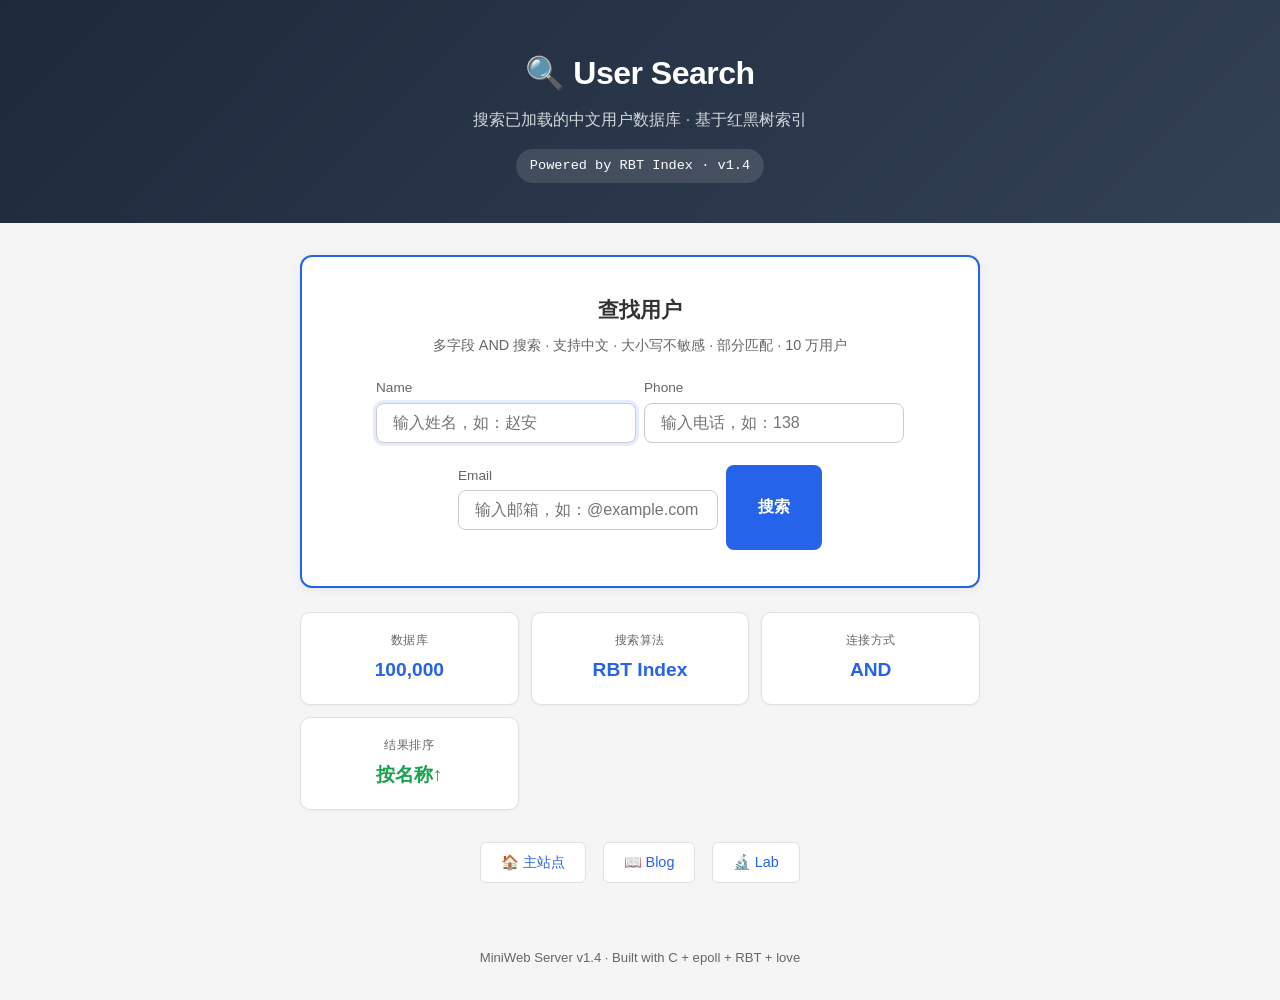
==== search/index.html @ a920967d "mini_web_server v1.4: Update: Added User Search Page using POST" ====
<!doctype html>
<html lang="zh-CN">
<head>
  <meta charset="utf-8">
  <meta name="viewport" content="width=device-width, initial-scale=1">
  <title>User Search — MiniWeb Server</title>
  <link rel="icon" href="/icon/favicon.ico">
  <style>
    :root {
      --bg: #f5f5f5;
      --card-bg: #fff;
      --text: #333;
      --muted: #666;
      --border: #e0e0e0;
      --accent: #2563eb;
      --green: #16a34a;
    }
    * { margin: 0; padding: 0; box-sizing: border-box; }
    body {
      font-family: -apple-system, BlinkMacSystemFont, "Segoe UI", Roboto, sans-serif;
      background: var(--bg);
      color: var(--text);
      line-height: 1.6;
    }

    /* ---- header ---- */
    header {
      background: linear-gradient(135deg, #1e293b 0%, #334155 100%);
      color: #fff;
      padding: 48px 24px 40px;
      text-align: center;
    }
    header h1 { font-size: 2rem; font-weight: 700; letter-spacing: -0.5px; }
    header p  { margin-top: 8px; opacity: 0.8; font-size: 1rem; }
    .pid-badge {
      display: inline-block;
      margin-top: 16px;
      padding: 6px 14px;
      background: rgba(255,255,255,0.12);
      border-radius: 20px;
      font-size: 0.85rem;
      font-family: "SF Mono", "Fira Code", monospace;
    }

    /* ---- layout ---- */
    .container { max-width: 720px; margin: 0 auto; padding: 32px 20px; }

    /* ---- search form ---- */
    .search-card {
      background: var(--card-bg);
      border: 2px solid var(--accent);
      border-radius: 12px;
      padding: 36px;
      margin-bottom: 24px;
      box-shadow: 0 2px 12px rgba(0,0,0,0.06);
      text-align: center;
    }
    .search-card h2 {
      font-size: 1.3rem;
      margin-bottom: 8px;
    }
    .search-card .hint {
      color: var(--muted);
      font-size: 0.9rem;
      margin-bottom: 20px;
    }
    .search-card form {
      display: flex;
      gap: 8px;
      justify-content: center;
      flex-wrap: wrap;
    }
    .search-card input[type="text"] {
      flex: 1;
      min-width: 260px;
      padding: 12px 16px;
      font-size: 1.05rem;
      border: 1px solid #ccc;
      border-radius: 8px;
      outline: none;
      transition: border-color 0.15s;
    }
    .search-card input[type="text"]:focus {
      border-color: var(--accent);
      box-shadow: 0 0 0 3px rgba(37,99,235,0.12);
    }
    .search-card button {
      padding: 12px 28px;
      font-size: 1.05rem;
      font-weight: 600;
      background: var(--accent);
      color: #fff;
      border: none;
      border-radius: 8px;
      cursor: pointer;
      transition: opacity 0.15s;
    }
    .search-card button:hover { opacity: 0.9; }

    /* ---- info cards ---- */
    .info-row {
      display: grid;
      grid-template-columns: repeat(auto-fit, minmax(180px, 1fr));
      gap: 12px;
      margin-bottom: 32px;
    }
    .info-card {
      background: var(--card-bg);
      border: 1px solid var(--border);
      border-radius: 10px;
      padding: 18px;
      text-align: center;
      box-shadow: 0 1px 3px rgba(0,0,0,0.04);
    }
    .info-card .label {
      font-size: 0.78rem;
      color: var(--muted);
      text-transform: uppercase;
      letter-spacing: 0.5px;
    }
    .info-card .value {
      font-size: 1.2rem;
      font-weight: 700;
      margin-top: 4px;
      color: var(--accent);
    }
    .info-card .value.green { color: var(--green); }

    /* ---- nav ---- */
    .nav-links {
      text-align: center;
      margin-top: 24px;
    }
    .nav-links a {
      display: inline-block;
      padding: 8px 20px;
      margin: 0 6px;
      background: var(--card-bg);
      border: 1px solid var(--border);
      border-radius: 6px;
      color: var(--accent);
      text-decoration: none;
      font-size: 0.9rem;
      transition: box-shadow 0.15s;
    }
    .nav-links a:hover { box-shadow: 0 2px 8px rgba(0,0,0,0.08); }

    /* ---- footer ---- */
    footer {
      text-align: center;
      padding: 32px 20px;
      color: var(--muted);
      font-size: 0.82rem;
    }
  </style>
</head>
<body>

<header>
  <h1>&#128269; User Search</h1>
  <p>搜索已加载的中文用户数据库 &middot; 基于红黑树索引</p>
  <div class="pid-badge">Powered by RBT Index &middot; v1.4</div>
</header>

<div class="container">

  <!-- ======== 搜索表单 ======== -->
  <div class="search-card">
    <h2>查找用户</h2>
    <p class="hint">多字段 AND 搜索 &middot; 支持中文 &middot; 大小写不敏感 &middot; 部分匹配 &middot; 10 万用户</p>
    <form method="post" action="/search" enctype="application/x-www-form-urlencoded">
      <div style="margin-bottom:14px;text-align:left;">
        <label style="display:block;font-size:0.85rem;color:var(--muted);margin-bottom:4px;">Name</label>
        <input type="text" name="name" placeholder="输入姓名，如：赵安" autofocus autocomplete="off"
          style="width:100%;padding:10px 16px;font-size:1rem;border:1px solid #ccc;border-radius:8px;outline:none;box-sizing:border-box;">
      </div>
      <div style="margin-bottom:14px;text-align:left;">
        <label style="display:block;font-size:0.85rem;color:var(--muted);margin-bottom:4px;">Phone</label>
        <input type="text" name="phone" placeholder="输入电话，如：138" autocomplete="off"
          style="width:100%;padding:10px 16px;font-size:1rem;border:1px solid #ccc;border-radius:8px;outline:none;box-sizing:border-box;">
      </div>
      <div style="margin-bottom:20px;text-align:left;">
        <label style="display:block;font-size:0.85rem;color:var(--muted);margin-bottom:4px;">Email</label>
        <input type="text" name="email" placeholder="输入邮箱，如：@example.com" autocomplete="off"
          style="width:100%;padding:10px 16px;font-size:1rem;border:1px solid #ccc;border-radius:8px;outline:none;box-sizing:border-box;">
      </div>
      <button type="submit" style="padding:12px 32px;font-size:1rem;font-weight:600;background:var(--accent);color:#fff;border:none;border-radius:8px;cursor:pointer;">搜索</button>
    </form>
  </div>

  <!-- ======== 搜索说明 ======== -->
  <div class="info-row">
    <div class="info-card">
      <div class="label">数据库</div>
      <div class="value">100,000</div>
    </div>
    <div class="info-card">
      <div class="label">搜索算法</div>
      <div class="value">RBT Index</div>
    </div>
    <div class="info-card">
      <div class="label">连接方式</div>
      <div class="value">AND</div>
    </div>
    <div class="info-card">
      <div class="label">结果排序</div>
      <div class="value green">按名称&#8593;</div>
    </div>
  </div>

  <!-- ======== 导航 ======== -->
  <div class="nav-links">
    <a href="http://localhost:8080/">&#127968; 主站点</a>
    <a href="http://blog.localhost:8080/">&#128214; Blog</a>
    <a href="http://lab.localhost:8080/">&#128300; Lab</a>
  </div>

</div>

<footer>
  MiniWeb Server v1.4 &middot; Built with C + epoll + RBT + love
</footer>

</body>
</html>
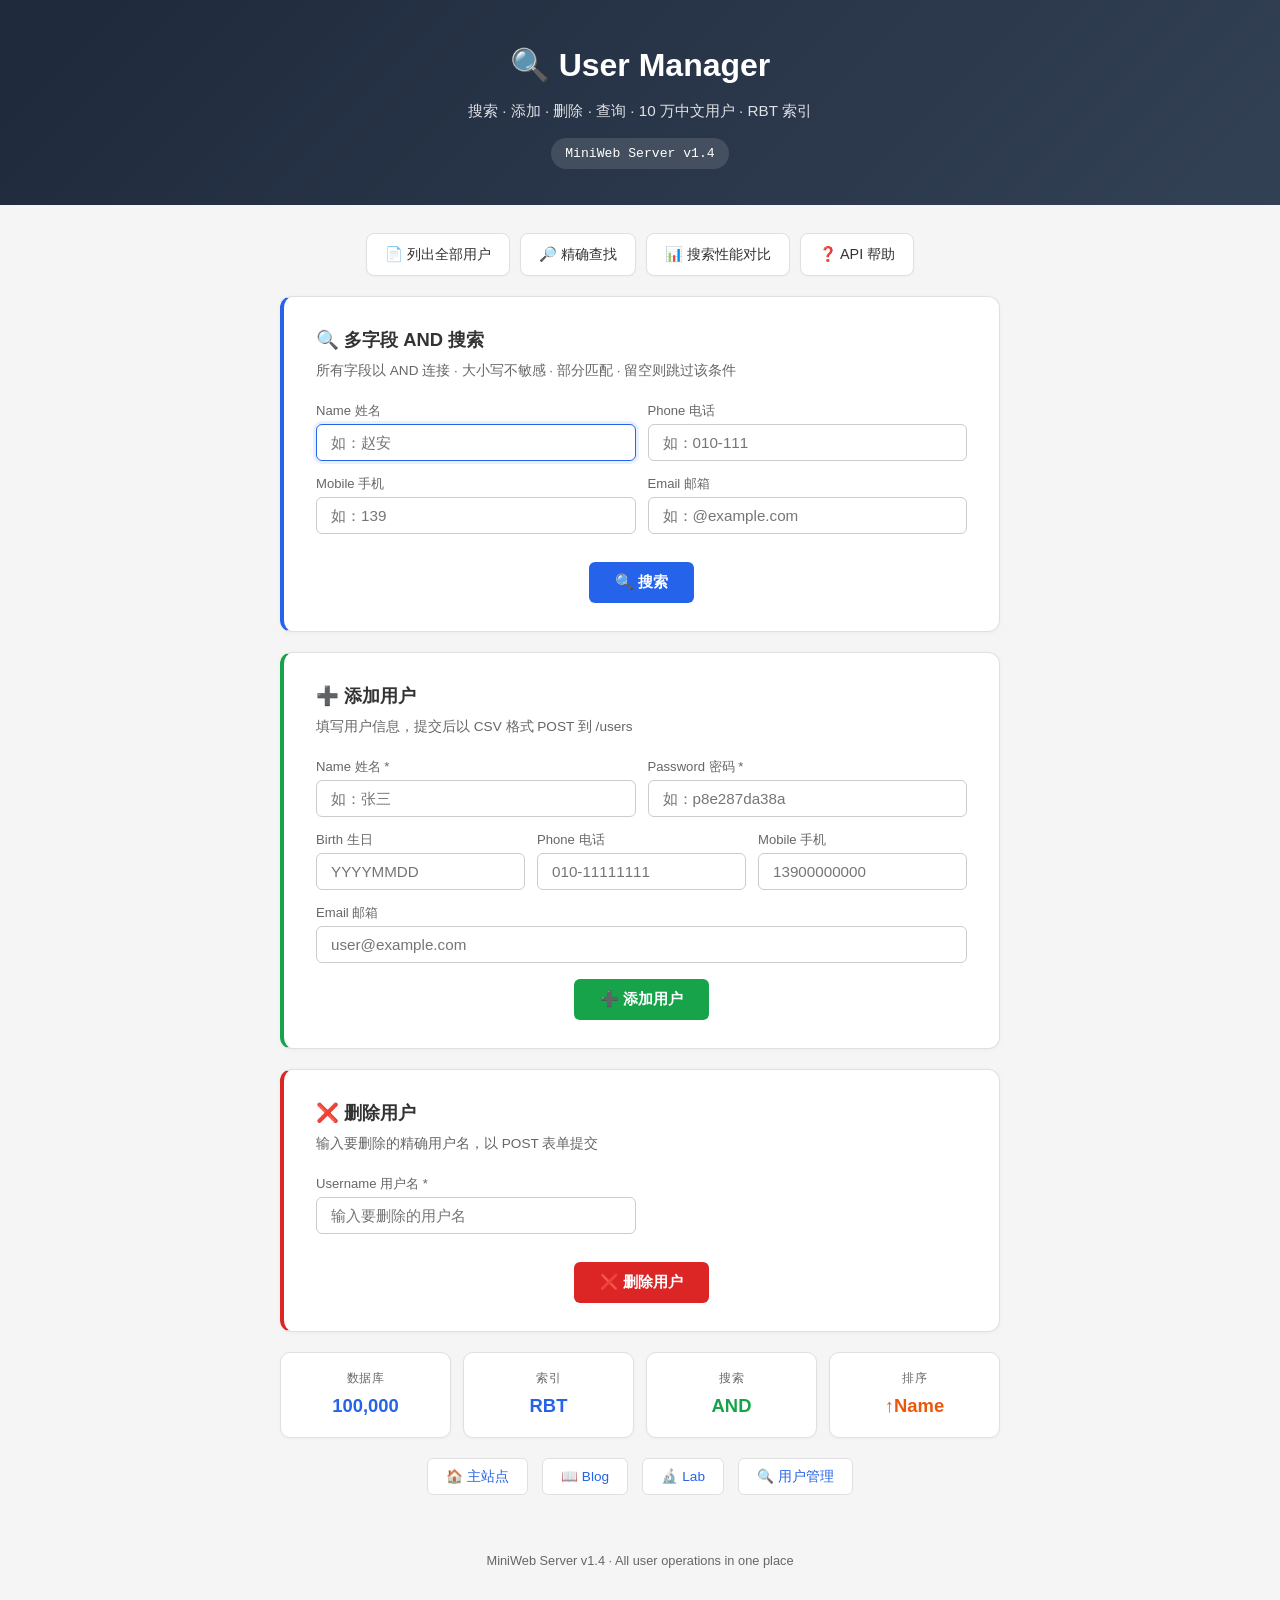
==== commit 7b8134b5: "mini_web_server v1.5: Update: Handler route and more conf handler added" ====
--- a/search/index.html
+++ b/search/index.html
@@ -3,7 +3,7 @@
 <head>
   <meta charset="utf-8">
   <meta name="viewport" content="width=device-width, initial-scale=1">
-  <title>User Search — MiniWeb Server</title>
+  <title>User Manager — MiniWeb Server</title>
   <link rel="icon" href="/icon/favicon.ico">
   <style>
     :root {
@@ -14,6 +14,8 @@
       --border: #e0e0e0;
       --accent: #2563eb;
       --green: #16a34a;
+      --red: #dc2626;
+      --orange: #ea580c;
     }
     * { margin: 0; padding: 0; box-sizing: border-box; }
     body {
@@ -23,188 +25,282 @@
       line-height: 1.6;
     }
 
-    /* ---- header ---- */
     header {
       background: linear-gradient(135deg, #1e293b 0%, #334155 100%);
       color: #fff;
-      padding: 48px 24px 40px;
+      padding: 40px 24px 36px;
       text-align: center;
     }
-    header h1 { font-size: 2rem; font-weight: 700; letter-spacing: -0.5px; }
-    header p  { margin-top: 8px; opacity: 0.8; font-size: 1rem; }
+    header h1 { font-size: 2rem; font-weight: 700; }
+    header p  { margin-top: 8px; opacity: 0.85; font-size: 0.95rem; }
     .pid-badge {
       display: inline-block;
-      margin-top: 16px;
-      padding: 6px 14px;
+      margin-top: 14px;
+      padding: 5px 14px;
       background: rgba(255,255,255,0.12);
       border-radius: 20px;
+      font-size: 0.82rem;
+      font-family: "SF Mono", "Fira Code", monospace;
+    }
+
+    .container { max-width: 760px; margin: 0 auto; padding: 28px 20px; }
+
+    /* ---- section card ---- */
+    section {
+      background: var(--card-bg);
+      border: 1px solid var(--border);
+      border-radius: 12px;
+      padding: 28px 32px;
+      margin-bottom: 20px;
+      box-shadow: 0 1px 4px rgba(0,0,0,0.04);
+    }
+    section h2 {
+      font-size: 1.15rem;
+      font-weight: 600;
+      margin-bottom: 6px;
+      display: flex;
+      align-items: center;
+      gap: 8px;
+    }
+    section .sec-hint {
+      color: var(--muted);
       font-size: 0.85rem;
-      font-family: "SF Mono", "Fira Code", monospace;
-    }
-
-    /* ---- layout ---- */
-    .container { max-width: 720px; margin: 0 auto; padding: 32px 20px; }
-
-    /* ---- search form ---- */
-    .search-card {
-      background: var(--card-bg);
-      border: 2px solid var(--accent);
-      border-radius: 12px;
-      padding: 36px;
-      margin-bottom: 24px;
-      box-shadow: 0 2px 12px rgba(0,0,0,0.06);
-      text-align: center;
-    }
-    .search-card h2 {
-      font-size: 1.3rem;
-      margin-bottom: 8px;
-    }
-    .search-card .hint {
-      color: var(--muted);
-      font-size: 0.9rem;
-      margin-bottom: 20px;
-    }
-    .search-card form {
-      display: flex;
-      gap: 8px;
-      justify-content: center;
-      flex-wrap: wrap;
-    }
-    .search-card input[type="text"] {
-      flex: 1;
-      min-width: 260px;
-      padding: 12px 16px;
-      font-size: 1.05rem;
+      margin-bottom: 18px;
+    }
+    section.accent  { border-left: 4px solid var(--accent); }
+    section.green   { border-left: 4px solid var(--green); }
+    section.red     { border-left: 4px solid var(--red); }
+    section.orange  { border-left: 4px solid var(--orange); }
+
+    /* ---- form fields ---- */
+    .field { margin-bottom: 12px; text-align: left; }
+    .field label { display: block; font-size: 0.82rem; color: var(--muted); margin-bottom: 3px; font-weight: 500; }
+    .field input {
+      width: 100%;
+      padding: 9px 14px;
+      font-size: 0.95rem;
       border: 1px solid #ccc;
-      border-radius: 8px;
+      border-radius: 6px;
       outline: none;
+      box-sizing: border-box;
       transition: border-color 0.15s;
     }
-    .search-card input[type="text"]:focus {
-      border-color: var(--accent);
-      box-shadow: 0 0 0 3px rgba(37,99,235,0.12);
-    }
-    .search-card button {
-      padding: 12px 28px;
-      font-size: 1.05rem;
+    .field input:focus { border-color: var(--accent); box-shadow: 0 0 0 3px rgba(37,99,235,0.1); }
+    .field-row { display: grid; grid-template-columns: 1fr 1fr; gap: 12px; }
+    .field-row-3 { display: grid; grid-template-columns: 1fr 1fr 1fr; gap: 12px; }
+
+    .btn {
+      display: inline-block;
+      padding: 10px 26px;
+      font-size: 0.95rem;
       font-weight: 600;
-      background: var(--accent);
       color: #fff;
       border: none;
-      border-radius: 8px;
+      border-radius: 6px;
       cursor: pointer;
       transition: opacity 0.15s;
     }
-    .search-card button:hover { opacity: 0.9; }
-
-    /* ---- info cards ---- */
+    .btn:hover { opacity: 0.9; }
+    .btn.primary { background: var(--accent); }
+    .btn.green   { background: var(--green); }
+    .btn.red     { background: var(--red); }
+    .btn.orange  { background: var(--orange); }
+
+    .btn-row { text-align: center; margin-top: 16px; }
+
+    /* ---- result message ---- */
+    .msg {
+      margin-top: 12px;
+      padding: 8px 14px;
+      border-radius: 6px;
+      font-size: 0.88rem;
+      text-align: center;
+      display: none;
+    }
+    .msg.show { display: block; }
+    .msg.success { background: #dcfce7; color: #166534; border: 1px solid #bbf7d0; }
+    .msg.error   { background: #fee2e2; color: #991b1b; border: 1px solid #fecaca; }
+
+    /* ---- info row ---- */
     .info-row {
       display: grid;
-      grid-template-columns: repeat(auto-fit, minmax(180px, 1fr));
+      grid-template-columns: repeat(auto-fit, minmax(150px, 1fr));
       gap: 12px;
-      margin-bottom: 32px;
+      margin-bottom: 20px;
     }
     .info-card {
       background: var(--card-bg);
       border: 1px solid var(--border);
       border-radius: 10px;
-      padding: 18px;
+      padding: 16px;
       text-align: center;
       box-shadow: 0 1px 3px rgba(0,0,0,0.04);
     }
-    .info-card .label {
-      font-size: 0.78rem;
-      color: var(--muted);
-      text-transform: uppercase;
-      letter-spacing: 0.5px;
-    }
-    .info-card .value {
-      font-size: 1.2rem;
-      font-weight: 700;
-      margin-top: 4px;
-      color: var(--accent);
-    }
+    .info-card .label { font-size: 0.75rem; color: var(--muted); text-transform: uppercase; letter-spacing: 0.5px; }
+    .info-card .value { font-size: 1.15rem; font-weight: 700; margin-top: 3px; color: var(--accent); }
     .info-card .value.green { color: var(--green); }
+    .info-card .value.orange { color: var(--orange); }
+
+    /* ---- quick links ---- */
+    .quick-links {
+      display: flex;
+      gap: 10px;
+      flex-wrap: wrap;
+      justify-content: center;
+      margin-bottom: 20px;
+    }
+    .quick-links a {
+      display: inline-flex;
+      align-items: center;
+      gap: 6px;
+      padding: 9px 18px;
+      background: var(--card-bg);
+      border: 1px solid var(--border);
+      border-radius: 8px;
+      text-decoration: none;
+      font-size: 0.9rem;
+      font-weight: 500;
+      color: var(--text);
+      transition: box-shadow 0.15s, border-color 0.15s;
+      box-shadow: 0 1px 2px rgba(0,0,0,0.03);
+    }
+    .quick-links a:hover { box-shadow: 0 3px 10px rgba(0,0,0,0.08); border-color: var(--accent); }
 
     /* ---- nav ---- */
-    .nav-links {
-      text-align: center;
-      margin-top: 24px;
-    }
+    .nav-links { text-align: center; margin-top: 8px; }
     .nav-links a {
       display: inline-block;
-      padding: 8px 20px;
-      margin: 0 6px;
+      padding: 7px 18px;
+      margin: 0 5px;
       background: var(--card-bg);
       border: 1px solid var(--border);
       border-radius: 6px;
       color: var(--accent);
       text-decoration: none;
-      font-size: 0.9rem;
-      transition: box-shadow 0.15s;
+      font-size: 0.85rem;
     }
     .nav-links a:hover { box-shadow: 0 2px 8px rgba(0,0,0,0.08); }
 
-    /* ---- footer ---- */
-    footer {
-      text-align: center;
-      padding: 32px 20px;
-      color: var(--muted);
-      font-size: 0.82rem;
-    }
+    footer { text-align: center; padding: 28px 20px; color: var(--muted); font-size: 0.8rem; }
   </style>
 </head>
 <body>
 
 <header>
-  <h1>&#128269; User Search</h1>
-  <p>搜索已加载的中文用户数据库 &middot; 基于红黑树索引</p>
-  <div class="pid-badge">Powered by RBT Index &middot; v1.4</div>
+  <h1>&#128269; User Manager</h1>
+  <p>搜索 &middot; 添加 &middot; 删除 &middot; 查询 &middot; 10 万中文用户 &middot; RBT 索引</p>
+  <div class="pid-badge">MiniWeb Server v1.4</div>
 </header>
 
 <div class="container">
 
-  <!-- ======== 搜索表单 ======== -->
-  <div class="search-card">
-    <h2>查找用户</h2>
-    <p class="hint">多字段 AND 搜索 &middot; 支持中文 &middot; 大小写不敏感 &middot; 部分匹配 &middot; 10 万用户</p>
+  <!-- ======== 快速操作 ======== -->
+  <div class="quick-links">
+    <a href="/users" target="_blank">&#128196; 列出全部用户</a>
+    <a href="/users/find-index/" target="_blank" onclick="var n=prompt('Enter exact username:');if(n){this.href='/users/'+encodeURIComponent(n);return true;}return false;">&#128270; 精确查找</a>
+    <a href="/users/compare/" target="_blank" onclick="var n=prompt('Enter username to benchmark:');if(n){this.href='/users/compare/'+encodeURIComponent(n);return true;}return false;">&#128202; 搜索性能对比</a>
+    <a href="/help" target="_blank">&#10067; API 帮助</a>
+  </div>
+
+  <!-- ======== 搜索 ======== -->
+  <section class="accent">
+    <h2>&#128269; 多字段 AND 搜索</h2>
+    <p class="sec-hint">所有字段以 AND 连接 &middot; 大小写不敏感 &middot; 部分匹配 &middot; 留空则跳过该条件</p>
     <form method="post" action="/search" enctype="application/x-www-form-urlencoded">
-      <div style="margin-bottom:14px;text-align:left;">
-        <label style="display:block;font-size:0.85rem;color:var(--muted);margin-bottom:4px;">Name</label>
-        <input type="text" name="name" placeholder="输入姓名，如：赵安" autofocus autocomplete="off"
-          style="width:100%;padding:10px 16px;font-size:1rem;border:1px solid #ccc;border-radius:8px;outline:none;box-sizing:border-box;">
-      </div>
-      <div style="margin-bottom:14px;text-align:left;">
-        <label style="display:block;font-size:0.85rem;color:var(--muted);margin-bottom:4px;">Phone</label>
-        <input type="text" name="phone" placeholder="输入电话，如：138" autocomplete="off"
-          style="width:100%;padding:10px 16px;font-size:1rem;border:1px solid #ccc;border-radius:8px;outline:none;box-sizing:border-box;">
-      </div>
-      <div style="margin-bottom:20px;text-align:left;">
-        <label style="display:block;font-size:0.85rem;color:var(--muted);margin-bottom:4px;">Email</label>
-        <input type="text" name="email" placeholder="输入邮箱，如：@example.com" autocomplete="off"
-          style="width:100%;padding:10px 16px;font-size:1rem;border:1px solid #ccc;border-radius:8px;outline:none;box-sizing:border-box;">
-      </div>
-      <button type="submit" style="padding:12px 32px;font-size:1rem;font-weight:600;background:var(--accent);color:#fff;border:none;border-radius:8px;cursor:pointer;">搜索</button>
+      <div class="field-row">
+        <div class="field">
+          <label>Name 姓名</label>
+          <input type="text" name="name" placeholder="如：赵安" autofocus autocomplete="off">
+        </div>
+        <div class="field">
+          <label>Phone 电话</label>
+          <input type="text" name="phone" placeholder="如：010-111" autocomplete="off">
+        </div>
+      </div>
+      <div class="field-row">
+        <div class="field">
+          <label>Mobile 手机</label>
+          <input type="text" name="mobile" placeholder="如：139" autocomplete="off">
+        </div>
+        <div class="field">
+          <label>Email 邮箱</label>
+          <input type="text" name="email" placeholder="如：@example.com" autocomplete="off">
+        </div>
+      </div>
+      <div class="btn-row"><button type="submit" class="btn primary">&#128269; 搜索</button></div>
     </form>
-  </div>
-
-  <!-- ======== 搜索说明 ======== -->
+  </section>
+
+  <!-- ======== 添加用户 ======== -->
+  <section class="green">
+    <h2>&#10133; 添加用户</h2>
+    <p class="sec-hint">填写用户信息，提交后以 CSV 格式 POST 到 /users</p>
+    <form id="add-form">
+      <div class="field-row">
+        <div class="field">
+          <label>Name 姓名 *</label>
+          <input type="text" id="add-name" placeholder="如：张三" required autocomplete="off">
+        </div>
+        <div class="field">
+          <label>Password 密码 *</label>
+          <input type="text" id="add-pass" placeholder="如：p8e287da38a" required autocomplete="off">
+        </div>
+      </div>
+      <div class="field-row-3">
+        <div class="field">
+          <label>Birth 生日</label>
+          <input type="text" id="add-birth" placeholder="YYYYMMDD" autocomplete="off">
+        </div>
+        <div class="field">
+          <label>Phone 电话</label>
+          <input type="text" id="add-phone" placeholder="010-11111111" autocomplete="off">
+        </div>
+        <div class="field">
+          <label>Mobile 手机</label>
+          <input type="text" id="add-mobile" placeholder="13900000000" autocomplete="off">
+        </div>
+      </div>
+      <div class="field">
+        <label>Email 邮箱</label>
+        <input type="text" id="add-email" placeholder="user@example.com" autocomplete="off">
+      </div>
+      <div class="btn-row"><button type="submit" class="btn green">&#10133; 添加用户</button></div>
+    </form>
+    <div class="msg" id="add-msg"></div>
+  </section>
+
+  <!-- ======== 删除用户 ======== -->
+  <section class="red">
+    <h2>&#10060; 删除用户</h2>
+    <p class="sec-hint">输入要删除的精确用户名，以 POST 表单提交</p>
+    <form method="post" action="/delete" enctype="application/x-www-form-urlencoded">
+      <div class="field-row">
+        <div class="field">
+          <label>Username 用户名 *</label>
+          <input type="text" name="name" placeholder="输入要删除的用户名" required autocomplete="off">
+        </div>
+      </div>
+      <div class="btn-row"><button type="submit" class="btn red">&#10060; 删除用户</button></div>
+    </form>
+  </section>
+
+  <!-- ======== 信息 ======== -->
   <div class="info-row">
     <div class="info-card">
       <div class="label">数据库</div>
       <div class="value">100,000</div>
     </div>
     <div class="info-card">
-      <div class="label">搜索算法</div>
-      <div class="value">RBT Index</div>
+      <div class="label">索引</div>
+      <div class="value">RBT</div>
     </div>
     <div class="info-card">
-      <div class="label">连接方式</div>
-      <div class="value">AND</div>
+      <div class="label">搜索</div>
+      <div class="value green">AND</div>
     </div>
     <div class="info-card">
-      <div class="label">结果排序</div>
-      <div class="value green">按名称&#8593;</div>
+      <div class="label">排序</div>
+      <div class="value orange">&#8593;Name</div>
     </div>
   </div>
 
@@ -213,13 +309,115 @@
     <a href="http://localhost:8080/">&#127968; 主站点</a>
     <a href="http://blog.localhost:8080/">&#128214; Blog</a>
     <a href="http://lab.localhost:8080/">&#128300; Lab</a>
+    <a href="http://users.localhost:8080/">&#128269; 用户管理</a>
   </div>
 
 </div>
 
 <footer>
-  MiniWeb Server v1.4 &middot; Built with C + epoll + RBT + love
+  MiniWeb Server v1.4 &middot; All user operations in one place
 </footer>
+
+<script>
+// ---- Validation Helpers ----
+function validatePhone(val) {
+  if (!val) return true;  // empty is OK
+  return /^[0-9\-]{1,20}$/.test(val) && (val.match(/[0-9]/g) || []).length >= 1;
+}
+function validateEmail(val) {
+  if (!val) return true;  // empty is OK
+  if (/\s/.test(val)) return false;    // no spaces
+  var at = val.indexOf('@');
+  if (at === -1) return true;          // no @: accept as search term
+  if (at === val.length - 1) return false; // @ at end: reject
+  if (val.indexOf('@', at + 1) !== -1) return false; // multiple @
+  return true;
+}
+function showMsg(id, type, text) {
+  var m = document.getElementById(id);
+  m.className = 'msg ' + type + ' show';
+  m.textContent = text;
+}
+
+// ---- Search Form: client-side validation ----
+document.querySelector('form[action="/search"]').addEventListener('submit', function(e) {
+  var phone  = this.querySelector('input[name="phone"]').value.trim();
+  var mobile = this.querySelector('input[name="mobile"]').value.trim();
+  var email  = this.querySelector('input[name="email"]').value.trim();
+  if (phone && !validatePhone(phone)) {
+    e.preventDefault();
+    alert('Invalid phone: only digits and hyphens allowed (1-20 chars).');
+    return false;
+  }
+  if (mobile && !validatePhone(mobile)) {
+    e.preventDefault();
+    alert('Invalid mobile: only digits and hyphens allowed (1-20 chars).');
+    return false;
+  }
+  if (email && !validateEmail(email)) {
+    e.preventDefault();
+    alert('Invalid email format. Use user@example.com format.');
+    return false;
+  }
+});
+
+// ---- Add User: POST CSV to /users ----
+document.getElementById('add-form').addEventListener('submit', async function(e) {
+  e.preventDefault();
+  var msg = document.getElementById('add-msg');
+  msg.className = 'msg';
+  void msg.offsetWidth;
+
+  var fields = [
+    document.getElementById('add-name').value.trim(),
+    document.getElementById('add-pass').value.trim(),
+    document.getElementById('add-birth').value.trim(),
+    document.getElementById('add-phone').value.trim(),
+    document.getElementById('add-mobile').value.trim(),
+    document.getElementById('add-email').value.trim()
+  ];
+
+  // Validate phone and email
+  if (fields[3] && !validatePhone(fields[3])) {
+    showMsg('add-msg', 'error', 'Invalid phone: only digits and hyphens (1-20 chars).');
+    return;
+  }
+  if (fields[4] && !validatePhone(fields[4])) {
+    showMsg('add-msg', 'error', 'Invalid mobile: only digits and hyphens (1-20 chars).');
+    return;
+  }
+  if (fields[5] && !validateEmail(fields[5])) {
+    showMsg('add-msg', 'error', 'Invalid email: use user@example.com format.');
+    return;
+  }
+
+  var csv = fields.join(',');
+
+  try {
+    var resp = await fetch('/users', {
+      method: 'POST',
+      headers: { 'Content-Type': 'text/plain' },
+      body: csv
+    });
+    var text = await resp.text();
+    if (resp.ok && text.indexOf('ADDED') !== -1) {
+      msg.className = 'msg success show';
+      msg.textContent = 'User "' + fields[0] + '" added successfully.';
+      this.reset();
+    } else if (text.indexOf('EXISTS') !== -1) {
+      msg.className = 'msg error show';
+      msg.textContent = 'User "' + fields[0] + '" already exists.';
+    } else {
+      msg.className = 'msg error show';
+      msg.textContent = 'Error: ' + text.trim();
+    }
+  } catch(err) {
+    msg.className = 'msg error show';
+    msg.textContent = 'Network error: ' + err.message;
+  }
+});
+
+</script>
 
 </body>
 </html>
